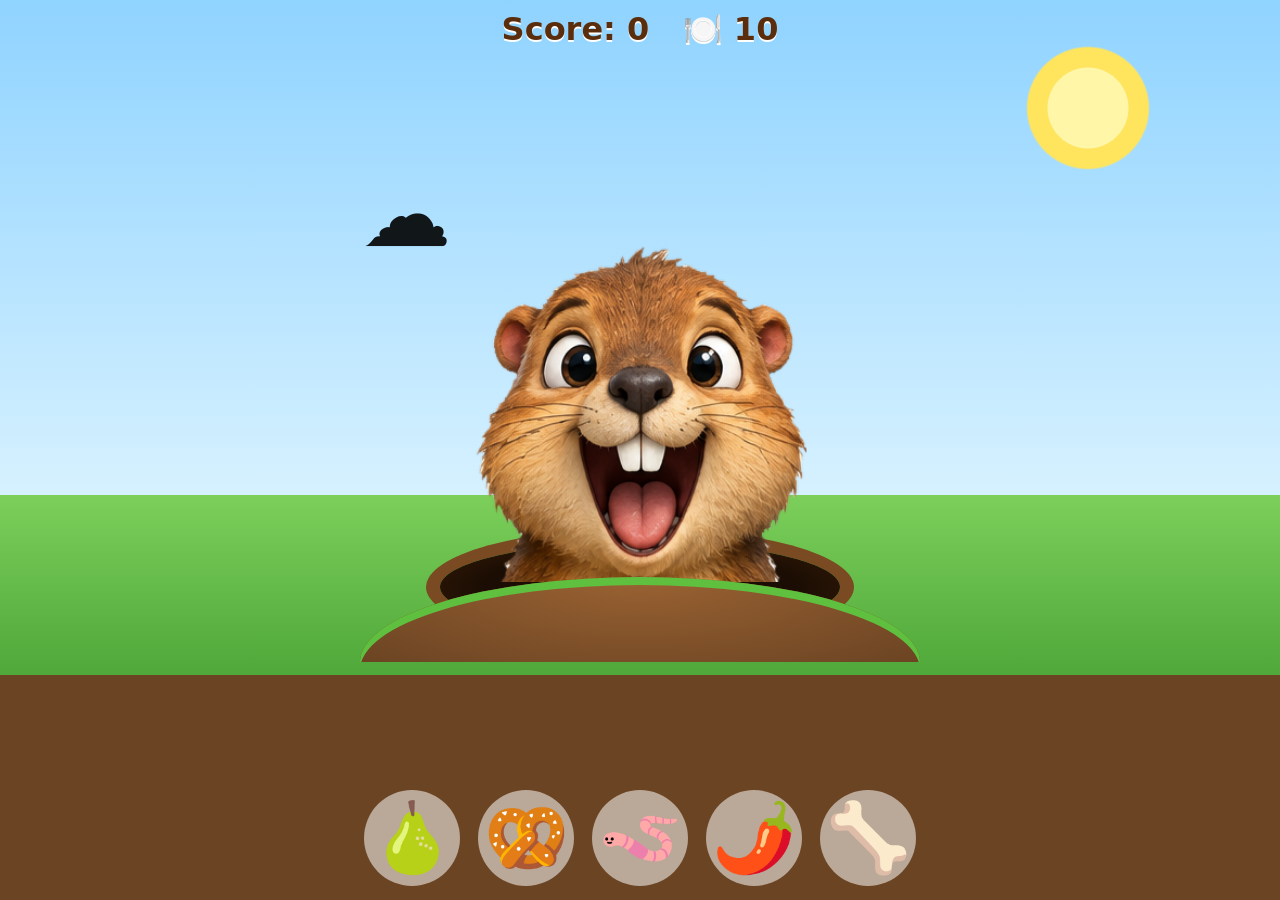
==== games/nom-nom/index.html @ 9e5d5d20 "feat: add Froglet and Nom Nom games to the catalog" ====
<!DOCTYPE html>
<html><head><meta charset="utf-8"><title>Nom Nom</title>
<style>
*{box-sizing:border-box;user-select:none;-webkit-user-select:none}
body{margin:0;height:100vh;overflow:hidden;background:radial-gradient(circle at 85% 12%,#fff6a8 0 40px,#ffe45e 41px 60px,transparent 62px),linear-gradient(#8fd3ff,#d6f1ff 55%,#7ccf5a 55%,#4fa83a 75%,#6b4423 75%);font-family:"Comic Sans MS",system-ui,sans-serif;touch-action:none}
#hud{position:absolute;top:10px;left:0;right:0;text-align:center;font-size:32px;font-weight:bold;color:#5a2d0c;text-shadow:0 2px #fff}
#stage{position:absolute;left:50%;top:48%;width:420px;height:420px;margin:-230px 0 0 -210px}
#clip{position:absolute;left:-250px;right:-250px;top:-300px;bottom:40px;overflow:hidden}
#g{position:absolute;left:250px;top:300px;width:420px;height:420px;transform-origin:50% 100%}
#hole{position:absolute;left:50%;bottom:-10px;width:400px;height:90px;margin-left:-200px;border-radius:50%;background:radial-gradient(#1b0d03 55%,#3a1e0a);box-shadow:0 0 0 14px #7a4a22}
#mound{position:absolute;left:50%;bottom:-40px;width:560px;height:85px;margin-left:-280px;border-radius:50% 50% 0 0/100% 100% 0 0;background:radial-gradient(ellipse at 50% 0,#9a6232,#6b4423);z-index:3;box-shadow:inset 0 8px 0 #5fbf3f}
.cloud{position:fixed;font-size:90px;opacity:.9;z-index:0}
#g img{position:absolute;left:50%;bottom:0;height:380px;transform:translateX(-50%)}
#mouth{position:absolute;left:50%;top:60%;width:130px;height:90px;margin-left:-65px;pointer-events:none}
#tray{position:absolute;bottom:14px;left:0;right:0;display:flex;justify-content:center;gap:18px}
.food{font-size:68px;width:96px;height:96px;display:grid;place-items:center;background:#fff8;border-radius:50%;cursor:grab;touch-action:none}
.food.drag{position:fixed;z-index:9;cursor:grabbing;background:none}
#say{position:absolute;left:50%;top:6%;transform:translateX(-50%);font-size:42px;font-weight:bold;opacity:0;white-space:nowrap}
#over{position:absolute;inset:0;background:#000a;color:#fff;display:none;flex-direction:column;align-items:center;justify-content:center;font-size:40px;gap:16px;z-index:20}
#over button{font:inherit;font-size:30px;padding:10px 30px;border-radius:30px;border:0;background:#ffd23f;cursor:pointer}
</style></head><body>
<div id="hud">Score: <span id="sc">0</span> &nbsp; 🍽️ <span id="left">10</span></div>
<div id="say"></div>
<div class="cloud" style="top:8%;left:-120px">☁️</div><div class="cloud" style="top:18%;left:-120px">☁️</div>
<div id="stage"><div id="hole"></div><div id="clip"><div id="g"><img id="face" src="open.png" draggable="false"></div></div><div id="mound"></div><div id="mouth"></div></div>
<div id="tray"></div>
<div id="over"><div id="msg"></div><button onclick="start()">Play again</button></div>
<script src="gsap.min.js"></script>
<script>
// taste: 1 likes, 0 meh, -1 hates
const FOODS=[["🍎",1],["🍕",1],["🍪",1],["🥕",1],["🌽",1],["🍓",1],["🍔",1],["🍟",1],["🌭",1],["🍩",1],["🍦",1],["🍰",1],["🧁",1],["🍇",1],["🍉",1],["🍑",1],["🥞",1],["🍿",1],["🍫",1],["🥨",1],["🍗",1],["🌮",1],
["🍌",0],["🍞",0],["🥚",0],["🧀",0],["🥔",0],["🍚",0],["🍝",0],["🥛",0],["🥜",0],["🍐",0],["🥐",0],["🍠",0],["🥥",0],
["🥦",-1],["🧅",-1],["🐟",-1],["🌶️",-1],["🍋",-1],["🧦",-1],["🧄",-1],["🥬",-1],["🍆",-1],["🦴",-1],["🪱",-1],["🧼",-1],["👟",-1],["🍄",-1],["🥒",-1],["🌵",-1]];
const IMGS={};["open","bite","chew1","chew2","swallow","happy","indiff","disgust"].forEach(n=>{IMGS[n]=new Image();IMGS[n].src=n+".png"});
const $=id=>document.getElementById(id),face=$("face"),g=$("g"),say=$("say"),tray=$("tray");
const D=window.dashboard||{save(){},load(){},setScore(){}};
const ROUNDS=10;let score,left,busy,tl;
const pose=n=>()=>{face.src=IMGS[n].src};
document.querySelectorAll(".cloud").forEach((c,i)=>gsap.to(c,{left:"105%",duration:60+i*35,delay:-i*30,repeat:-1,ease:"none"}));
// idle breathing / blink-bounce
const idle=gsap.to(g,{scaleY:1.03,duration:1.2,yoyo:true,repeat:-1,ease:"sine.inOut"});

function fillTray(){
  tray.innerHTML="";
  [...FOODS].sort(()=>Math.random()-.5).slice(0,5).forEach(([e,t])=>{
    const d=document.createElement("div");d.className="food";d.textContent=e;d.dataset.t=t;
    d.onpointerdown=ev=>drag(ev,d);tray.appendChild(d);
  });
}
function drag(ev,d){
  if(busy)return;
  const r=d.getBoundingClientRect(),ox=ev.clientX-r.left,oy=ev.clientY-r.top;
  d.setPointerCapture(ev.pointerId);d.classList.add("drag");
  const mv=e=>{d.style.left=e.clientX-ox+"px";d.style.top=e.clientY-oy+"px"};
  mv(ev);
  const open=()=>{const m=$("mouth").getBoundingClientRect(),f=d.getBoundingClientRect();
    return Math.abs(f.left+f.width/2-(m.left+m.width/2))<m.width*.9&&Math.abs(f.top+f.height/2-(m.top+m.height/2))<m.height*1.2};
  d.onpointermove=e=>{mv(e);if(!busy)face.src=open()?IMGS.open.src:IMGS.swallow.src;};
  d.onpointerup=e=>{d.onpointermove=d.onpointerup=null;
    if(open())feed(d);else{d.classList.remove("drag");d.style.left=d.style.top="";face.src=IMGS.open.src}};
}
function popText(t,col){say.textContent=t;say.style.color=col;
  gsap.fromTo(say,{opacity:1,y:20,scale:.4},{y:0,scale:1.2,duration:.4,ease:"back.out(3)"});
  gsap.to(say,{opacity:0,delay:1.6,duration:.4});}

function feed(d){
  busy=true;idle.pause();gsap.set(g,{x:0,y:0,rotation:0,scale:1});const t=+d.dataset.t,emoji=d.textContent,m=$("mouth").getBoundingClientRect();
  // food flies into mouth and shrinks
  gsap.to(d,{left:m.left+m.width/2-48,top:m.top+m.height/2-48,scale:.2,duration:.2,onComplete:()=>d.remove()});
  tl=gsap.timeline({onComplete:next});
  // shared chomp: bite, chew, chew, swallow with squash
  tl.call(pose("bite"),null,.2).to(g,{scaleY:.88,scaleX:1.1,duration:.12,yoyo:true,repeat:1},.2)
    .call(pose("chew1"),null,.5).to(g,{scaleX:1.12,scaleY:.92,duration:.1,yoyo:true,repeat:1},.5)
    .call(pose("chew2"),null,.75).to(g,{scaleX:.92,scaleY:1.1,duration:.1,yoyo:true,repeat:1},.75)
    .call(pose("chew1"),null,1).call(pose("chew2"),null,1.2)
    .call(pose("swallow"),null,1.45).to(g,{scaleY:1.2,scaleX:.85,duration:.15,yoyo:true,repeat:1},1.45);
  const T=1.8;
  if(t>0){ // LIKE: spinning, jumping party
    tl.call(pose("happy"),null,T).call(()=>{popText("YUMMY!!","#d6246e");add(10)},null,T)
      .to(g,{y:-120,rotation:360,duration:.5,ease:"power2.out"},T)
      .to(g,{y:0,duration:.35,ease:"bounce.out"},T+.5)
      .to(g,{rotation:-12,duration:.1,yoyo:true,repeat:5},T+.9)
      .to(g,{rotation:0,duration:.1},T+1.5)
      .call(()=>{gsap.set(g,{rotation:0});burst("❤️")},null,T+.5);
  }else if(t===0){ // MEH: sag, slow shrug, tilt
    tl.call(pose("indiff"),null,T).call(()=>{popText("meh...","#555");add(1)},null,T)
      .to(g,{scaleY:.85,y:15,rotation:6,duration:.8,ease:"sine.inOut"},T)
      .to(g,{rotation:-6,duration:.9,ease:"sine.inOut"},T+.8)
      .to(g,{scaleY:1,y:0,rotation:0,duration:.5},T+1.7);
  }else{ // HATE: recoil, shake, spit the food out
    tl.call(pose("disgust"),null,T).call(()=>{popText("BLEAARGH!","#2a8a1a");add(-5)},null,T)
      .to(g,{x:-70,rotation:-20,scale:1.15,duration:.12,ease:"power3.out"},T)
      .to(g,{x:12,rotation:6,duration:.05,yoyo:true,repeat:11},T+.12)
      .call(()=>spit(emoji),null,T+.4)
      .to(g,{x:0,rotation:0,scale:1,duration:.4,ease:"elastic.out(1,.4)"},T+1.1);
  }
}
function add(n){score=Math.max(0,score+n);$("sc").textContent=score}
function spit(e){const m=$("mouth").getBoundingClientRect(),s=document.createElement("div");
  s.textContent=e;s.style.cssText=`position:fixed;font-size:60px;z-index:8;left:${m.left+40}px;top:${m.top+20}px`;document.body.appendChild(s);
  gsap.to(s,{x:(Math.random()<.5?-1:1)*400,y:-150,rotation:900,duration:.5,ease:"power1.out"});
  gsap.to(s,{y:500,duration:.6,delay:.5,ease:"power2.in",onComplete:()=>s.remove()});}
function burst(e){for(let i=0;i<10;i++){const s=document.createElement("div"),m=$("mouth").getBoundingClientRect();
  s.textContent=e;s.style.cssText=`position:fixed;font-size:36px;z-index:8;left:${m.left+60}px;top:${m.top}px`;document.body.appendChild(s);
  gsap.to(s,{x:(Math.random()-.5)*500,y:-100-Math.random()*250,opacity:0,rotation:Math.random()*360,duration:1.2,ease:"power2.out",onComplete:()=>s.remove()});}}

function next(){
  face.src=IMGS.open.src;gsap.set(g,{x:0,y:0,rotation:0,scale:1});idle.restart();left--;$("left").textContent=left;
  D.setScore(score);
  if(left<=0){const best=D.load("highScore")||score;$("msg").textContent=`Score ${score}  (best ${Math.max(best,score)})`;$("over").style.display="flex";return}
  busy=false;fillTray();
}
function start(){score=0;left=ROUNDS;busy=false;$("sc").textContent=0;$("left").textContent=left;$("over").style.display="none";face.src=IMGS.open.src;fillTray()}
start();gsap.from(g,{y:400,duration:.8,ease:"back.out(1.5)"});
</script></body></html>
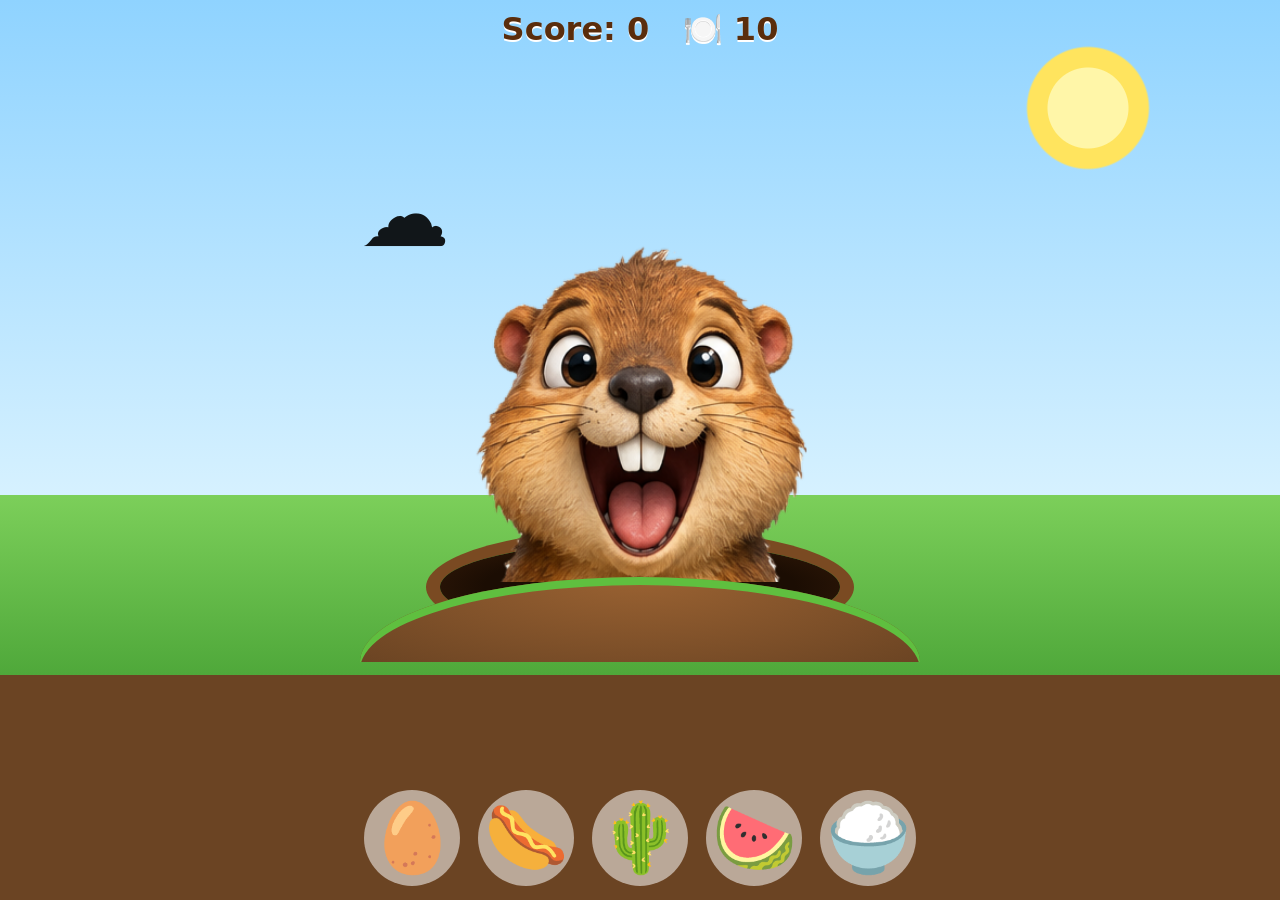
==== commit 223ba2f1: "fix(nom-nom): keep the food tray above the drifting clouds The tray had no stacking order, so the ba" ====
--- a/games/nom-nom/index.html
+++ b/games/nom-nom/index.html
@@ -12,7 +12,7 @@
 .cloud{position:fixed;font-size:90px;opacity:.9;z-index:0}
 #g img{position:absolute;left:50%;bottom:0;height:380px;transform:translateX(-50%)}
 #mouth{position:absolute;left:50%;top:60%;width:130px;height:90px;margin-left:-65px;pointer-events:none}
-#tray{position:absolute;bottom:14px;left:0;right:0;display:flex;justify-content:center;gap:18px}
+#tray{z-index:5;position:absolute;bottom:14px;left:0;right:0;display:flex;justify-content:center;gap:18px}
 .food{font-size:68px;width:96px;height:96px;display:grid;place-items:center;background:#fff8;border-radius:50%;cursor:grab;touch-action:none}
 .food.drag{position:fixed;z-index:9;cursor:grabbing;background:none}
 #say{position:absolute;left:50%;top:6%;transform:translateX(-50%);font-size:42px;font-weight:bold;opacity:0;white-space:nowrap}
